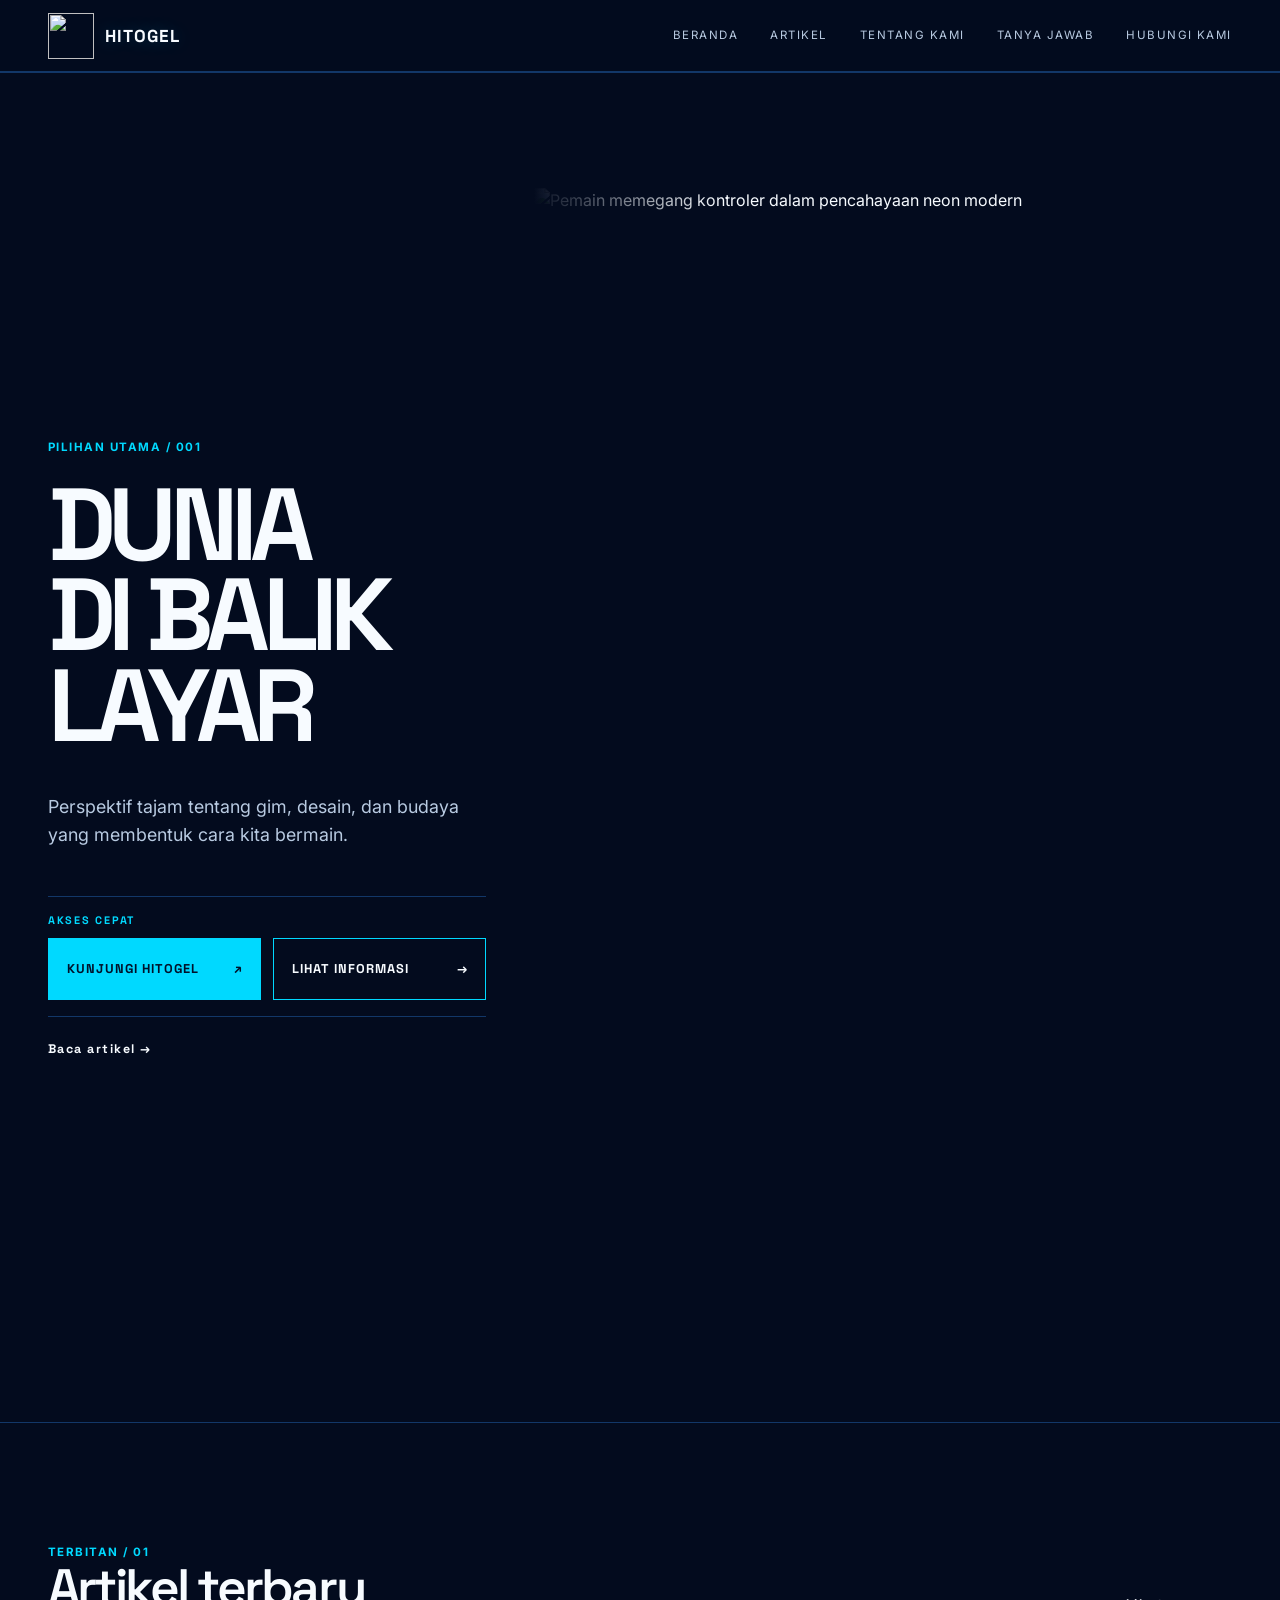
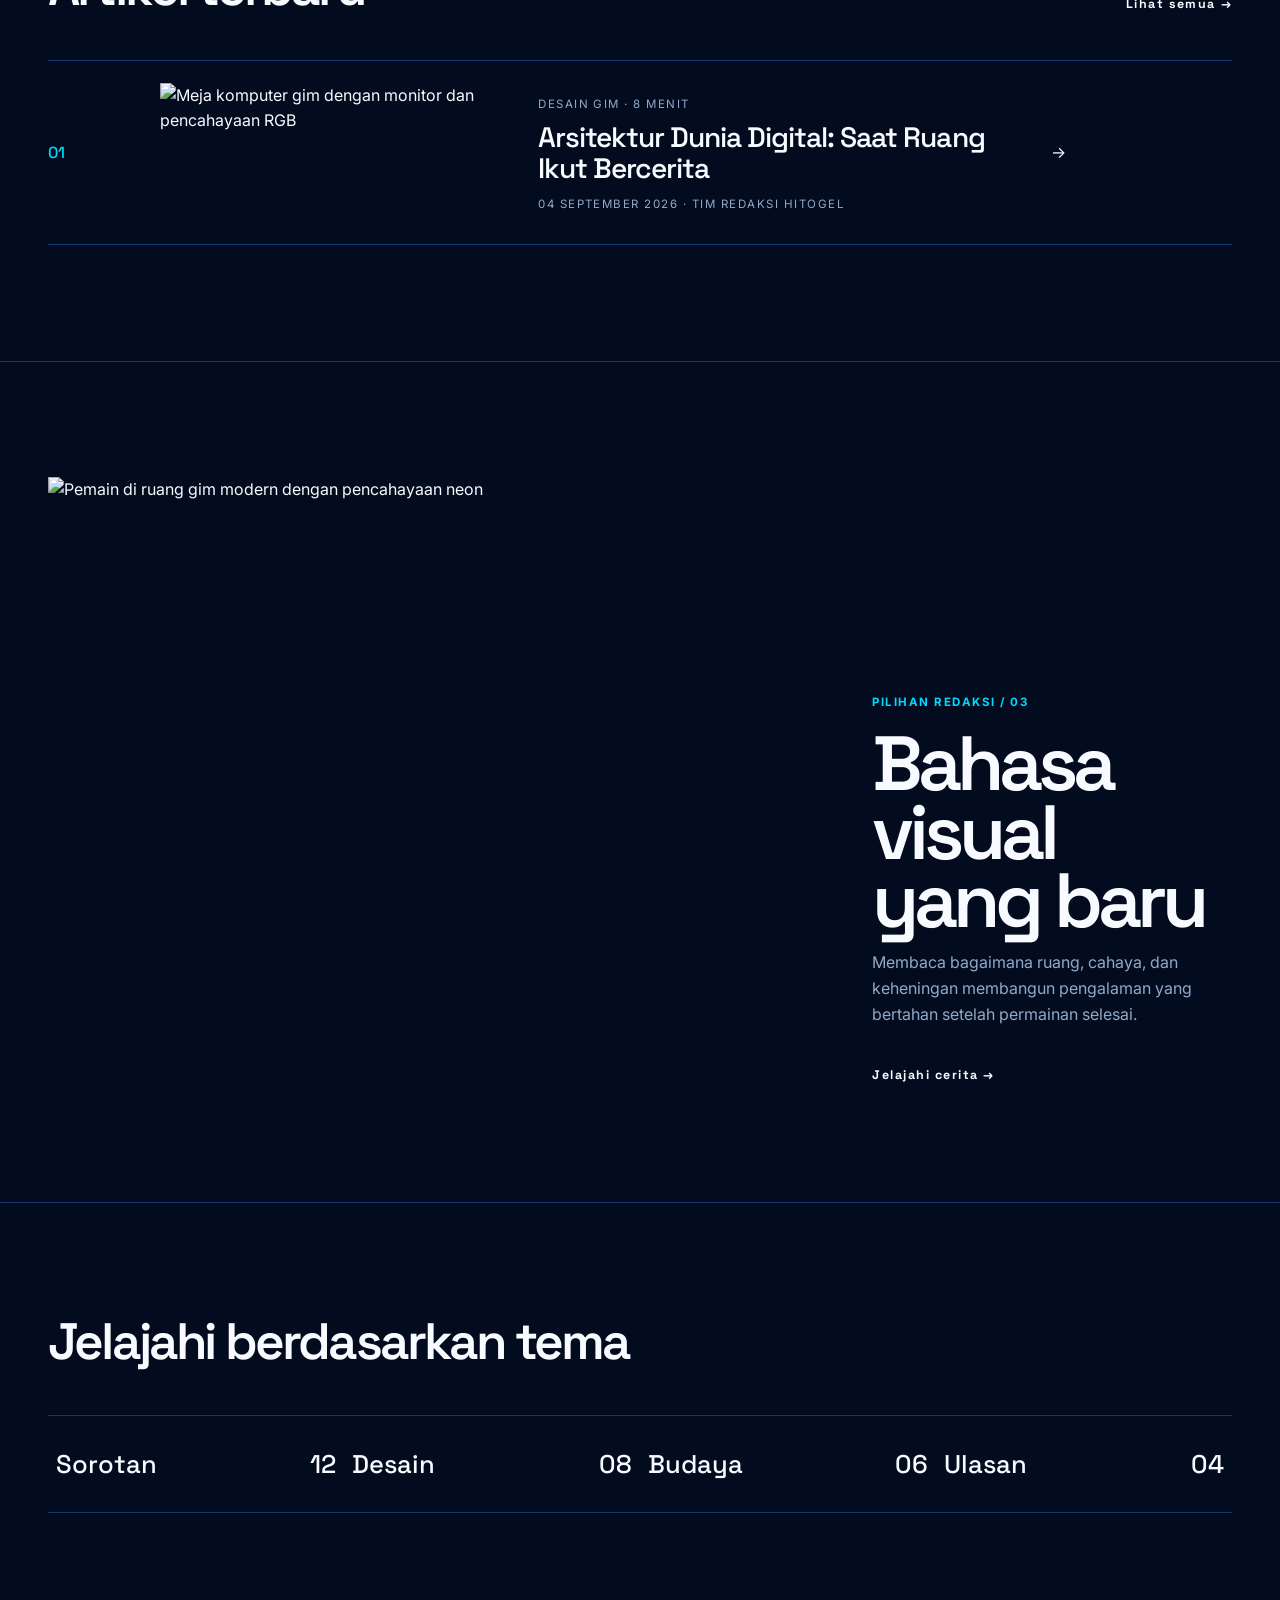
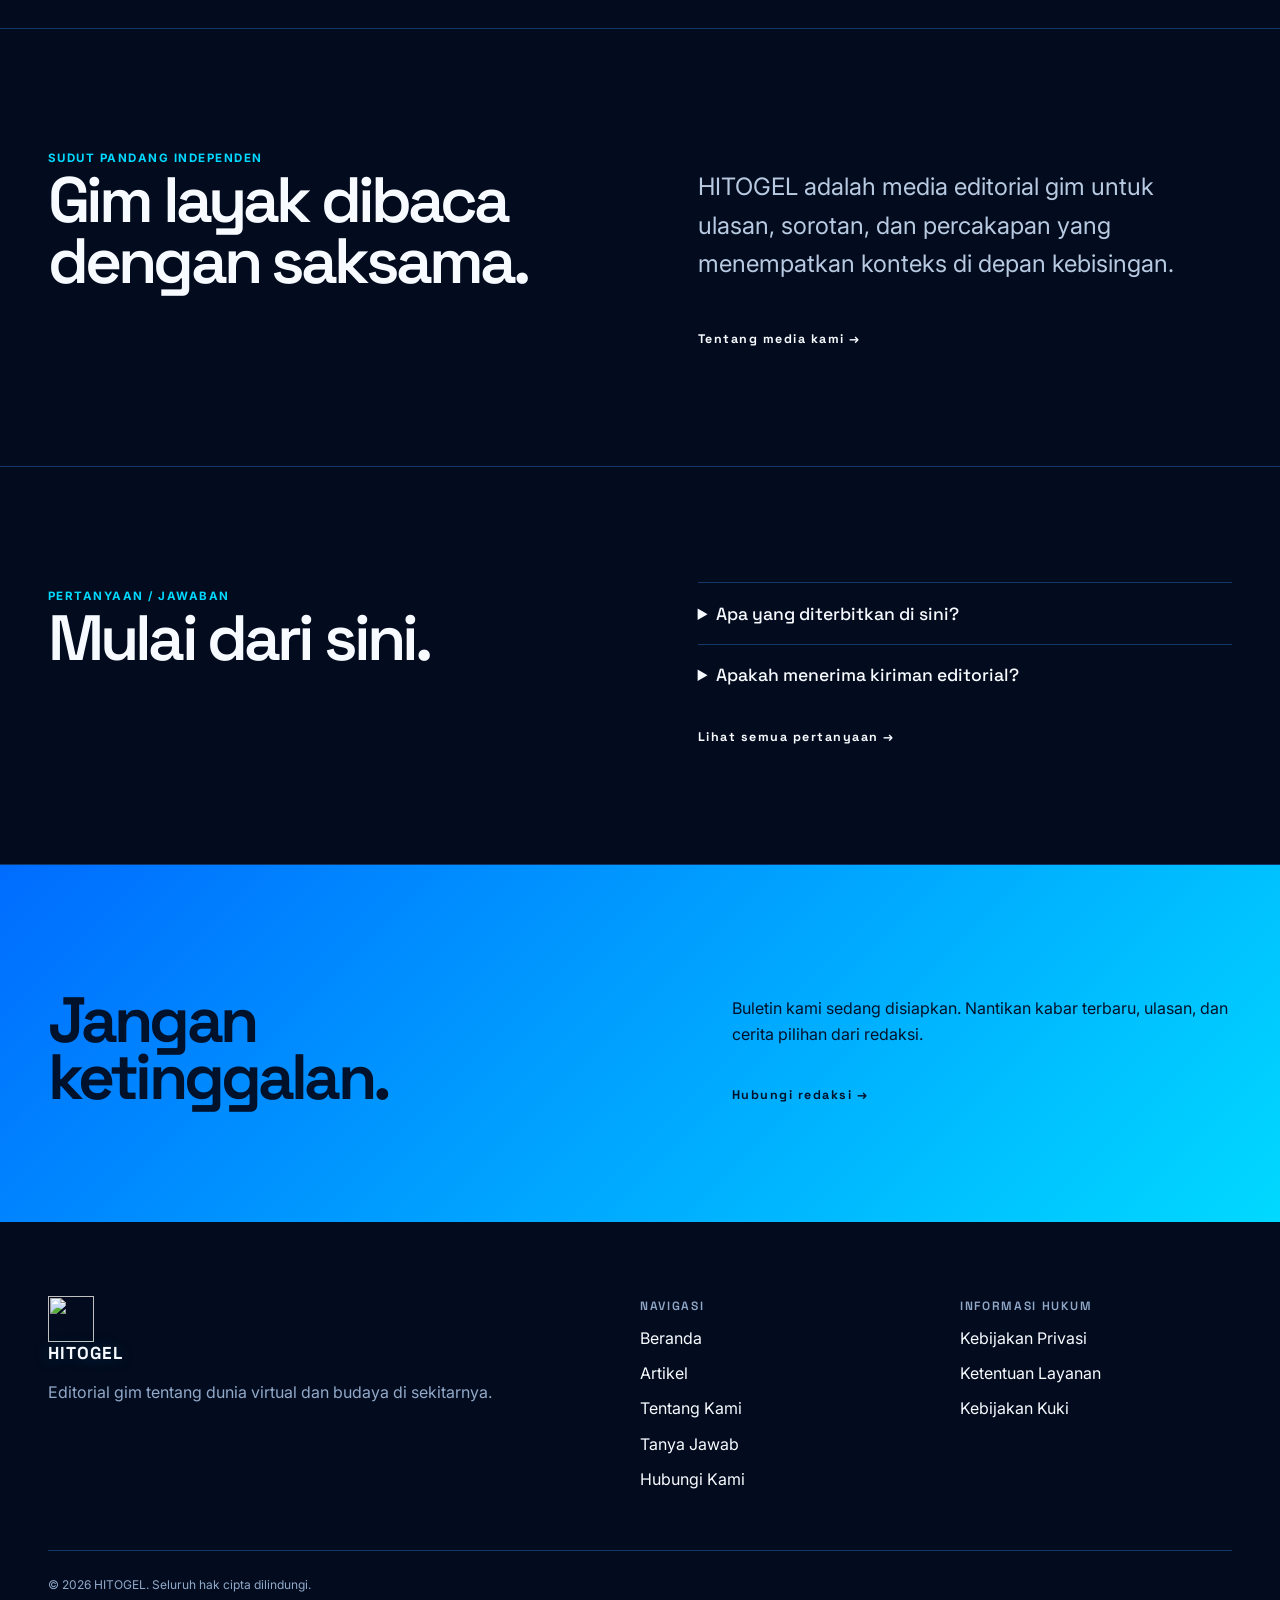
==== index.html @ f0863e32 "Add files via upload" ====
<!doctype html>
<html lang="id">
  <head>
    <meta charset="utf-8" />
    <meta name="viewport" content="width=device-width,initial-scale=1" />
    <title>HITOGEL Registrasi Mudah Dengan Platform Resmi Terbaik</title>
    <meta
      name="description"
      content="Gak perlu ribet sama syarat yang membingungkan! Lakukan registrasi mudah dengan platform resmi terbaik HITOGEL sekarang. Navigasi simpel dan serba cepat!"
    />
    <link rel="icon" type="image/png" href="https://hitogacor.github.io/assets/HitogelIcon.png">
    <meta name="robots" content="index, follow" />
    <link rel="canonical" href="https://hitogacor.github.io/" />
    <link rel="amphtml" href="https://hitogacor.ampkuh.com" />
    <meta
      property="og:title"
      content="HITOGEL Registrasi Mudah Dengan Platform Resmi Terbaik"
    />
    <meta
      property="og:description"
      content="Gak perlu ribet sama syarat yang membingungkan! Lakukan registrasi mudah dengan platform resmi terbaik HITOGEL sekarang. Navigasi simpel dan serba cepat!"
    />
    <meta property="og:type" content="website" />
    <meta property="og:url" content="https://hitogacor.github.io/" />
    <meta
      property="og:image"
      content="https://hitogacor.github.io/assets/images/hero-gamer-neon.jpg"
    />
    <meta property="og:site_name" content="HITOGEL" />
    <meta name="twitter:card" content="summary_large_image" />
    <meta
      name="twitter:title"
      content="HITOGEL Registrasi Mudah Dengan Platform Resmi Terbaik"
    />
    <meta
      name="twitter:description"
      content="Gak perlu ribet sama syarat yang membingungkan! Lakukan registrasi mudah dengan platform resmi terbaik HITOGEL sekarang. Navigasi simpel dan serba cepat!"
    />
    <meta
      name="twitter:image"
      content="https://hitogacor.github.io/assets/images/hero-gamer-neon.jpg"
    />
    <link rel="preconnect" href="https://fonts.googleapis.com" />
    <link rel="preconnect" href="https://fonts.gstatic.com" crossorigin />
    <link
      href="https://fonts.googleapis.com/css2?family=Inter:wght@400;500;600&family=Space+Grotesk:wght@400;500;600;700&display=swap"
      rel="stylesheet"
    />
    <link rel="stylesheet" href="./css/site.css?v=3" />
    <link rel="stylesheet" href="./css/theme.css?v=4" />
    <script type="application/ld+json">
      {
        "@context": "https://schema.org",
        "@graph": [
          {
            "@type": "WebSite",
            "@id": "https://hitogacor.github.io/#website",
            "url": "https://hitogacor.github.io/",
            "name": "HITOGEL",
            "inLanguage": "id-ID"
          },
          {
            "@type": "Organization",
            "@id": "https://hitogacor.github.io/#organization",
            "name": "HITOGEL",
            "url": "https://hitogacor.github.io/"
          }
        ]
      }
    </script>
  </head>

  <body>
    <a class="skip" href="#content">Lewati ke konten</a>
    <header class="site-header">
      <div class="container nav">
        <a class="logo" href="https://hitogacor.github.io/" aria-label="Beranda HITOGEL"
          ><img
            src="https://hitogacor.github.io/assets/HitogelIcon.png"
            alt=""
            width="48"
            height="48"
          /><span>HITOGEL</span></a
        ><button
          class="menu-btn"
          aria-expanded="false"
          aria-controls="menu"
          aria-label="Buka menu"
        >
          ☰
        </button>
        <nav id="menu" class="menu" aria-label="Navigasi utama">
          <a href="https://hitogacor.github.io/">Beranda</a><a href="https://hitogacor.github.io/articles/">Artikel</a
          ><a href="https://hitogacor.github.io/about-us/">Tentang Kami</a><a href="https://hitogacor.github.io/faq/">Tanya Jawab</a
          ><a href="https://hitogacor.github.io/contact-us/">Hubungi Kami</a>
        </nav>
      </div>
    </header>
    <main id="content">
      <section class="hero">
        <div class="hero-copy">
          <span class="eyebrow">Pilihan Utama / 001</span>
          <h1>Dunia<br />Di Balik<br />Layar</h1>
          <p>
            Perspektif tajam tentang gim, desain, dan budaya yang membentuk cara
            kita bermain.
          </p>
          <div class="hero-actions" aria-label="Tautan utama">
            <span class="hero-actions-label">Akses Cepat</span>
            <div class="hero-actions-grid">
              <a class="button button-primary" href="https://goolink.id/tIhAO">
                <span>Kunjungi HiTogel</span><span aria-hidden="true">↗</span>
              </a>
              <a class="button button-secondary" href="https://gatottech.io/go-hitogel">
                <span>Lihat Informasi</span><span aria-hidden="true">→</span>
              </a>
            </div>
          </div>
          <a class="text-link" href="https://hitogacor.github.io/articles/arsitektur-dunia-digital/"
            >Baca artikel <span class="arrow">→</span></a
          >
        </div>
        <div class="hero-image">
          <img
            src="https://hitogacor.github.io/assets/images/hero-gamer-neon.jpg"
            width="1800"
            height="2700"
            alt="Pemain memegang kontroler dalam pencahayaan neon modern"
          />
        </div>
      </section>
      <section>
        <div class="container">
          <div class="section-head">
            <div>
              <span class="eyebrow">Terbitan / 01</span>
              <h2>Artikel terbaru</h2>
            </div>
            <a class="text-link" href="https://hitogacor.github.io/articles/"
              >Lihat semua <span class="arrow">→</span></a
            >
          </div>
          <div class="stories">
            <article class="story">
              <span class="story-no">01</span
              ><a class="story-thumb" href="https://hitogacor.github.io/articles/arsitektur-dunia-digital/"
                ><img
                  src="https://hitogacor.github.io/assets/images/sorotan-desktop-gaming.jpg"
                  width="1200"
                  height="1584"
                  loading="lazy"
                  alt="Meja komputer gim dengan monitor dan pencahayaan RGB"
              /></a>
              <div>
                <span class="meta">Desain Gim &middot; 8 menit</span>
                <h3>
                  <a href="https://hitogacor.github.io/articles/arsitektur-dunia-digital/"
                    >Arsitektur Dunia Digital: Saat Ruang Ikut Bercerita</a
                  >
                </h3>
                <span class="meta"
                  >04 September 2026 &middot; Tim Redaksi HITOGEL</span
                >
              </div>
              <span class="arrow">→</span>
            </article>
          </div>
        </div>
      </section>
      <section>
        <div class="container feature-grid">
          <figure>
            <img
              src="https://hitogacor.github.io/assets/images/pilihan-gaming-modern.jpg"
              width="1600"
              height="2400"
              loading="lazy"
              alt="Pemain di ruang gim modern dengan pencahayaan neon"
            />
          </figure>
          <div>
            <span class="eyebrow">Pilihan redaksi / 03</span>
            <h2>Bahasa visual yang baru</h2>
            <p class="muted">
              Membaca bagaimana ruang, cahaya, dan keheningan membangun
              pengalaman yang bertahan setelah permainan selesai.
            </p>
            <a class="text-link" href="https://hitogacor.github.io/articles/arsitektur-dunia-digital/"
              >Jelajahi cerita <span class="arrow">→</span></a
            >
          </div>
        </div>
      </section>
      <section>
        <div class="container">
          <div class="section-head">
            <h2>Jelajahi berdasarkan tema</h2>
          </div>
          <div class="categories">
            <a class="category" href="https://hitogacor.github.io/articles/">Sorotan <span>12</span></a
            ><a class="category" href="https://hitogacor.github.io/articles/">Desain <span>08</span></a
            ><a class="category" href="https://hitogacor.github.io/articles/">Budaya <span>06</span></a
            ><a class="category" href="https://hitogacor.github.io/articles/">Ulasan <span>04</span></a>
          </div>
        </div>
      </section>
      <section>
        <div class="container split">
          <div>
            <span class="eyebrow">Sudut pandang independen</span>
            <h2>Gim layak dibaca dengan saksama.</h2>
          </div>
          <div>
            <p class="intro">
              HITOGEL adalah media editorial gim untuk ulasan, sorotan, dan
              percakapan yang menempatkan konteks di depan kebisingan.
            </p>
            <a class="text-link" href="https://hitogacor.github.io/about-us/"
              >Tentang media kami <span class="arrow">→</span></a
            >
          </div>
        </div>
      </section>
      <section>
        <div class="container split">
          <div>
            <span class="eyebrow">Pertanyaan / Jawaban</span>
            <h2>Mulai dari sini.</h2>
          </div>
          <div>
            <details class="faq-item">
              <summary>Apa yang diterbitkan di sini?</summary>
              <p>
                Artikel editorial tentang gim, desain, budaya, dan proses
                kreatif.
              </p>
            </details>
            <details class="faq-item">
              <summary>Apakah menerima kiriman editorial?</summary>
              <p>
                Alur kiriman belum dibuka. Lihat halaman kontak untuk status dan
                informasi terbaru.
              </p>
            </details>
            <a class="text-link" href="https://hitogacor.github.io/faq/"
              >Lihat semua pertanyaan <span class="arrow">→</span></a
            >
          </div>
        </div>
      </section>
      <section class="newsletter">
        <div class="container newsletter-row">
          <h2>Jangan<br />ketinggalan.</h2>
          <div>
            <p>
              Buletin kami sedang disiapkan. Nantikan kabar terbaru, ulasan, dan
              cerita pilihan dari redaksi.
            </p>
            <a class="text-link" href="https://hitogacor.github.io/contact-us/"
              >Hubungi redaksi <span class="arrow">→</span></a
            >
          </div>
        </div>
      </section>
    </main>
    <footer class="site-footer">
      <div class="container">
        <div class="footer-grid">
          <div>
            <a class="logo" href="https://hitogacor.github.io/" aria-label="Beranda HITOGEL"
              ><img
                src="https://hitogacor.github.io/assets/HitogelIcon.png"
                alt=""
                width="48"
                height="48"
              /><span>HITOGEL</span></a
            >
            <p class="muted">
              Editorial gim tentang dunia virtual dan budaya di sekitarnya.
            </p>
          </div>
          <nav aria-label="Navigasi kaki halaman">
            <h3>Navigasi</h3>
            <a href="https://hitogacor.github.io/">Beranda</a><a href="https://hitogacor.github.io/articles/">Artikel</a
            ><a href="https://hitogacor.github.io/about-us/">Tentang Kami</a><a href="https://hitogacor.github.io/faq/">Tanya Jawab</a
            ><a href="https://hitogacor.github.io/contact-us/">Hubungi Kami</a>
          </nav>
          <nav aria-label="Informasi hukum">
            <h3>Informasi Hukum</h3>
            <a href="https://hitogacor.github.io/privacy-policy/">Kebijakan Privasi</a
            ><a href="https://hitogacor.github.io/terms-of-service/">Ketentuan Layanan</a
            ><a href="https://hitogacor.github.io/cookies/">Kebijakan Kuki</a>
          </nav>
        </div>
        <div class="footer-bottom">
          © 2026 HITOGEL. Seluruh hak cipta dilindungi.
        </div>
      </div>
    </footer>
    <script src="https://hitogacor.github.io/js/main.js"></script>
  </body>
</html>
---- css/site.css ----
:root{--bg:#0d0e10;--surface:#151619;--text:#f2f2f0;--muted:#929297;--line:#2a2b2f;--accent:#d7ff3f;--max:1240px;--pad:clamp(1.1rem,4vw,3rem);--display:'Space Grotesk',Arial,sans-serif;--body:Inter,Arial,sans-serif;--ease:cubic-bezier(.2,.7,.2,1)}*{box-sizing:border-box}html{scroll-behavior:smooth}body{margin:0;background:var(--bg);color:var(--text);font-family:var(--body);line-height:1.6}img{display:block;max-width:100%;object-fit:cover}a{color:inherit;text-decoration:none}button,input,textarea{font:inherit}.container{width:min(calc(100% - var(--pad)*2),var(--max));margin:auto}.skip{position:fixed;left:1rem;top:-5rem;background:var(--accent);color:#0d0e10;padding:.7rem 1rem;z-index:99}.skip:focus{top:1rem}.site-header{height:72px;border-bottom:1px solid var(--line);display:flex;align-items:center;position:relative;z-index:20;background:rgba(13,14,16,.94)}.nav{display:flex;align-items:center;justify-content:space-between}.logo{font:700 1.05rem var(--display);letter-spacing:-.03em}.logo i{color:var(--accent);font-style:normal}.menu{display:flex;gap:2rem;align-items:center}.menu a,.eyebrow,.meta{font-size:.72rem;text-transform:uppercase;letter-spacing:.13em}.menu a{position:relative;color:#c7c7ca}.menu a:after,.text-link:after{content:'';position:absolute;left:0;bottom:-5px;width:100%;height:1px;background:var(--accent);transform:scaleX(0);transform-origin:right;transition:transform .4s var(--ease)}.menu a:hover:after,.menu a:focus-visible:after,.text-link:hover:after{transform:scaleX(1);transform-origin:left}.menu-btn{display:none;border:0;background:none;color:var(--text);font-size:1.5rem}.hero{min-height:calc(100vh - 72px);display:grid;grid-template-columns:minmax(300px,.86fr) 1.2fr;align-items:stretch}.hero-copy{padding:clamp(3rem,8vw,7rem) var(--pad);display:flex;flex-direction:column;justify-content:center;position:relative}.eyebrow{color:var(--accent);font-weight:700}.hero h1,.page-title{font:650 clamp(3.5rem,8vw,7.6rem)/.88 var(--display);letter-spacing:-.075em;text-transform:uppercase;margin:1.5rem 0}.hero p{max-width:37rem;color:#b1b1b5;font-size:clamp(1rem,1.4vw,1.18rem)}.hero-image{min-height:520px;overflow:hidden;position:relative}.hero-image img{width:100%;height:100%;transition:transform .8s var(--ease)}.hero:hover .hero-image img{transform:scale(1.035)}.hero-image:after{content:'';position:absolute;inset:0;background:linear-gradient(90deg,var(--bg),transparent 25%)}.text-link{display:inline-block;position:relative;margin-top:1.5rem;font:700 .78rem var(--display);letter-spacing:.12em}.arrow{display:inline-block;transition:transform .35s var(--ease)}.text-link:hover .arrow,.story:hover .arrow{transform:translateX(7px)}section{padding:clamp(4rem,9vw,8rem) 0;border-top:1px solid var(--line)}.section-head{display:flex;justify-content:space-between;align-items:end;margin-bottom:3rem}.section-head h2{font:600 clamp(2.2rem,4vw,4rem)/.95 var(--display);letter-spacing:-.055em;margin:0}.muted{color:var(--muted)}.stories{border-top:1px solid var(--line)}.story{display:grid;grid-template-columns:80px 1.15fr 1.6fr .6fr;gap:2rem;align-items:center;padding:1.35rem 0;border-bottom:1px solid var(--line)}.story-no{font:500 1rem var(--display);color:var(--accent)}.story-thumb{height:140px;overflow:hidden}.story-thumb img{width:100%;height:100%;transition:transform .7s var(--ease),filter .7s}.story:hover img{transform:scale(1.06);filter:contrast(1.08)}.story h3{font:550 clamp(1.25rem,2.2vw,2rem)/1.08 var(--display);letter-spacing:-.035em;margin:.45rem 0}.meta{color:var(--muted)}.feature-grid{display:grid;grid-template-columns:1.35fr .65fr;gap:clamp(2rem,6vw,6rem);align-items:end}.feature-grid figure{margin:0;height:610px;overflow:hidden}.feature-grid img{height:100%;width:100%}.feature-grid h2{font:600 clamp(3rem,6vw,6rem)/.89 var(--display);letter-spacing:-.065em;margin:1rem 0}.categories{display:grid;grid-template-columns:repeat(4,1fr);border-top:1px solid var(--line)}.category{padding:2rem .5rem;border-bottom:1px solid var(--line);font:500 clamp(1.3rem,2vw,2rem) var(--display);display:flex;justify-content:space-between}.category:hover{color:var(--accent)}.split{display:grid;grid-template-columns:1fr 1fr;gap:clamp(3rem,9vw,9rem)}.split h2{font:600 clamp(2.5rem,5vw,5rem)/.95 var(--display);letter-spacing:-.06em;margin:0}.faq-item{border-top:1px solid var(--line)}.faq-item summary{padding:1.2rem 0;cursor:pointer;font:500 1.1rem var(--display)}.faq-item p{color:var(--muted);max-width:650px}.newsletter{background:var(--accent);color:#0d0e10}.newsletter-row{display:flex;justify-content:space-between;gap:3rem;align-items:end}.newsletter h2{font:650 clamp(2.5rem,5vw,5rem)/.9 var(--display);letter-spacing:-.06em;margin:0}.newsletter p{max-width:500px}.site-footer{padding:4rem 0 2rem}.footer-grid{display:grid;grid-template-columns:2fr 1fr 1fr;gap:3rem}.footer-grid h3{font:600 .75rem var(--display);letter-spacing:.14em;text-transform:uppercase;color:var(--muted)}.footer-grid a{display:block;margin:.6rem 0}.footer-bottom{border-top:1px solid var(--line);margin-top:3rem;padding-top:1.5rem;color:var(--muted);font-size:.75rem}.page-hero{padding:clamp(4rem,9vw,8rem) 0 3rem}.page-title{max-width:1000px}.intro{font-size:clamp(1.1rem,2vw,1.5rem);color:#b8b8bc;max-width:750px}.content{max-width:850px}.content h2{font:600 clamp(1.6rem,3vw,2.5rem) var(--display);letter-spacing:-.04em;margin-top:3.5rem}.content a{color:var(--accent)}.notice{border-left:2px solid var(--accent);padding:1rem 1.4rem;background:var(--surface);color:#b8b8bc}.breadcrumb{display:flex;gap:.6rem;color:var(--muted);font-size:.78rem}.article-head{padding:4rem 0 2.5rem}.article-head h1{font:650 clamp(3rem,7vw,7rem)/.91 var(--display);letter-spacing:-.07em;max-width:1100px;margin:1.3rem 0}.byline{display:flex;flex-wrap:wrap;gap:1rem 2rem;padding-top:1.5rem;border-top:1px solid var(--line)}.article-cover{width:100%;height:min(65vw,760px)}.article-body{display:grid;grid-template-columns:220px minmax(0,740px);gap:clamp(2rem,8vw,8rem);padding:5rem 0}.placeholder{border:1px dashed #4b4c50;padding:2rem;color:var(--muted)}.share{position:sticky;top:2rem;align-self:start}.contact-grid{display:grid;grid-template-columns:repeat(3,1fr);gap:1px;background:var(--line);border:1px solid var(--line)}.contact-block{background:var(--bg);padding:2rem}.contact-block h2{font:600 1.5rem var(--display)}:focus-visible{outline:2px solid var(--accent);outline-offset:5px}@media(max-width:800px){.menu-btn{display:block}.menu{display:none;position:absolute;top:71px;left:0;right:0;background:var(--surface);padding:1.5rem var(--pad);flex-direction:column;align-items:flex-start;border-bottom:1px solid var(--line)}.menu.open{display:flex}.hero{grid-template-columns:1fr}.hero-copy{min-height:520px}.hero-image{min-height:420px}.hero-image:after{background:linear-gradient(180deg,var(--bg),transparent 30%)}.story{grid-template-columns:45px 105px 1fr}.story>:last-child{display:none}.story-thumb{height:95px}.feature-grid,.split,.footer-grid,.article-body{grid-template-columns:1fr}.feature-grid figure{height:450px}.categories{grid-template-columns:1fr 1fr}.share{position:static}.contact-grid{grid-template-columns:1fr}.newsletter-row{display:block}}@media(max-width:480px){.hero-copy{padding-top:3rem}.hero h1,.page-title{font-size:clamp(3rem,16vw,4.5rem)}.hero-image{min-height:330px}.story{grid-template-columns:35px 1fr}.story-thumb{display:none}.categories{grid-template-columns:1fr}.feature-grid figure{height:360px}.section-head{align-items:start;flex-direction:column;gap:1rem}}@media(prefers-reduced-motion:reduce){*,*:before,*:after{scroll-behavior:auto!important;transition:none!important;animation:none!important}}
---- css/theme.css ----
:root {
  --bg: #030b1e;
  --surface: #071a3b;
  --text: #f7fbff;
  --muted: #91a9c9;
  --line: #123768;
  --accent: #00d9ff;
  --accent-deep: #006cff;
}

.site-header {
  background: rgba(3, 11, 30, 0.95);
}

.logo {
  display: inline-flex;
  align-items: center;
  gap: 0.7rem;
  font: 800 1.08rem var(--display);
  letter-spacing: 0.06em;
}

.logo img {
  width: 46px;
  height: 46px;
  object-fit: contain;
  flex: none;
}

.logo span {
  font-weight: 800;
  text-shadow: 0 0 18px rgba(0, 217, 255, 0.24);
}

.menu a,
.hero p,
.intro,
.notice {
  color: #b8cae1;
}

.newsletter {
  background: linear-gradient(135deg, var(--accent-deep), var(--accent));
  color: #00122b;
}

.hero-actions {
  width: min(100%, 520px);
  margin-top: 1.75rem;
  padding: 1rem 0;
  border-top: 1px solid var(--line);
  border-bottom: 1px solid var(--line);
}

.hero-actions-label {
  display: block;
  margin: 0 0 0.7rem;
  color: var(--accent);
  font: 700 0.68rem var(--display);
  letter-spacing: 0.16em;
  text-transform: uppercase;
}

.hero-actions-grid {
  display: grid;
  grid-template-columns: repeat(2, minmax(0, 1fr));
  gap: 0.75rem;
}

.hero-copy .button {
  display: inline-flex;
  min-height: 62px;
  align-items: center;
  justify-content: space-between;
  gap: 1rem;
  padding: 1rem 1.1rem;
  border: 1px solid var(--accent);
  font: 800 0.8rem var(--display);
  letter-spacing: 0.08em;
  text-transform: uppercase;
  cursor: pointer;
  transition:
    background-color 0.3s var(--ease),
    color 0.3s var(--ease),
    border-color 0.3s var(--ease);
}

.button-primary {
  background: var(--accent);
  color: #00122b;
}

.button-secondary {
  background: transparent;
  border-color: var(--line);
  color: var(--text);
}

.button:hover,
.button:focus-visible {
  background: var(--text);
  border-color: var(--text);
  color: var(--bg);
}

.button-secondary:hover,
.button-secondary:focus-visible {
  background: var(--text);
  border-color: var(--text);
  color: var(--bg);
}

@media (max-width: 800px) {
  .logo img {
    width: 40px;
    height: 40px;
  }
}

@media (max-width: 480px) {
  .hero-actions-grid {
    grid-template-columns: 1fr;
  }
}
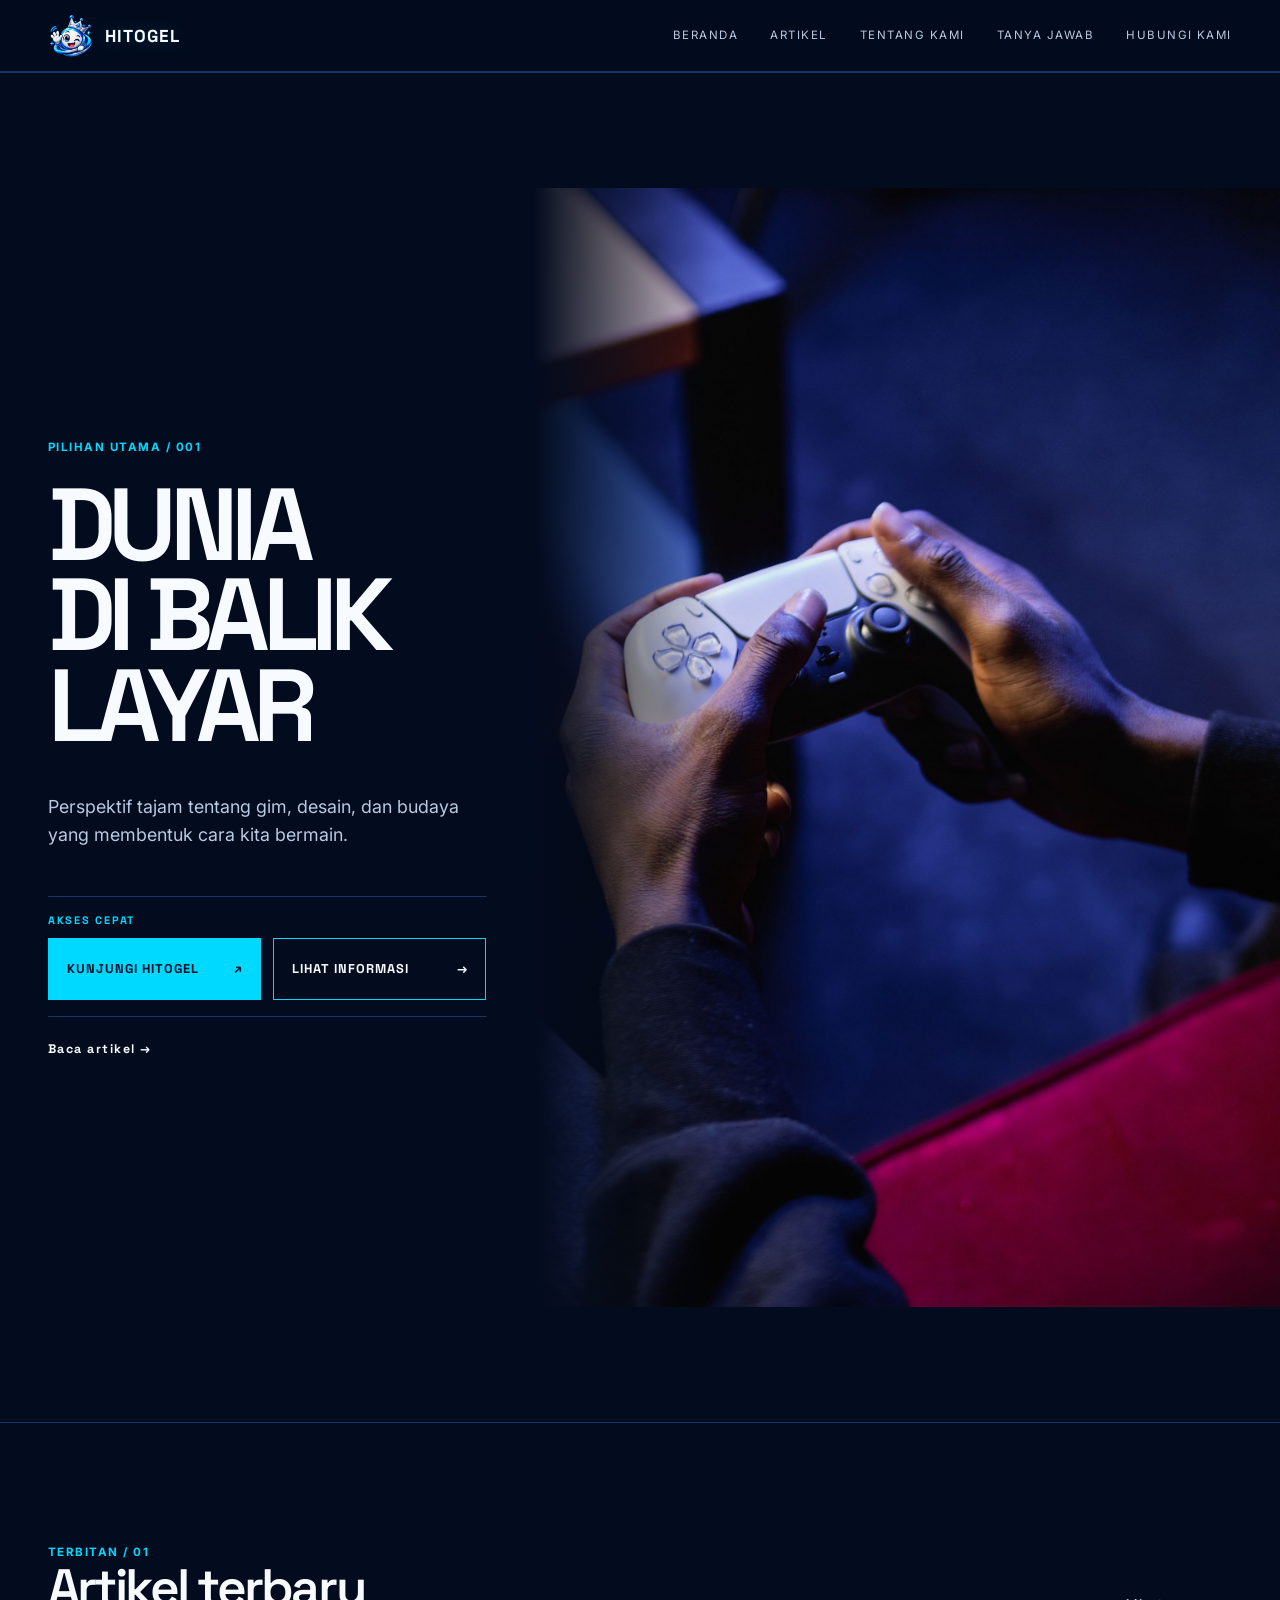
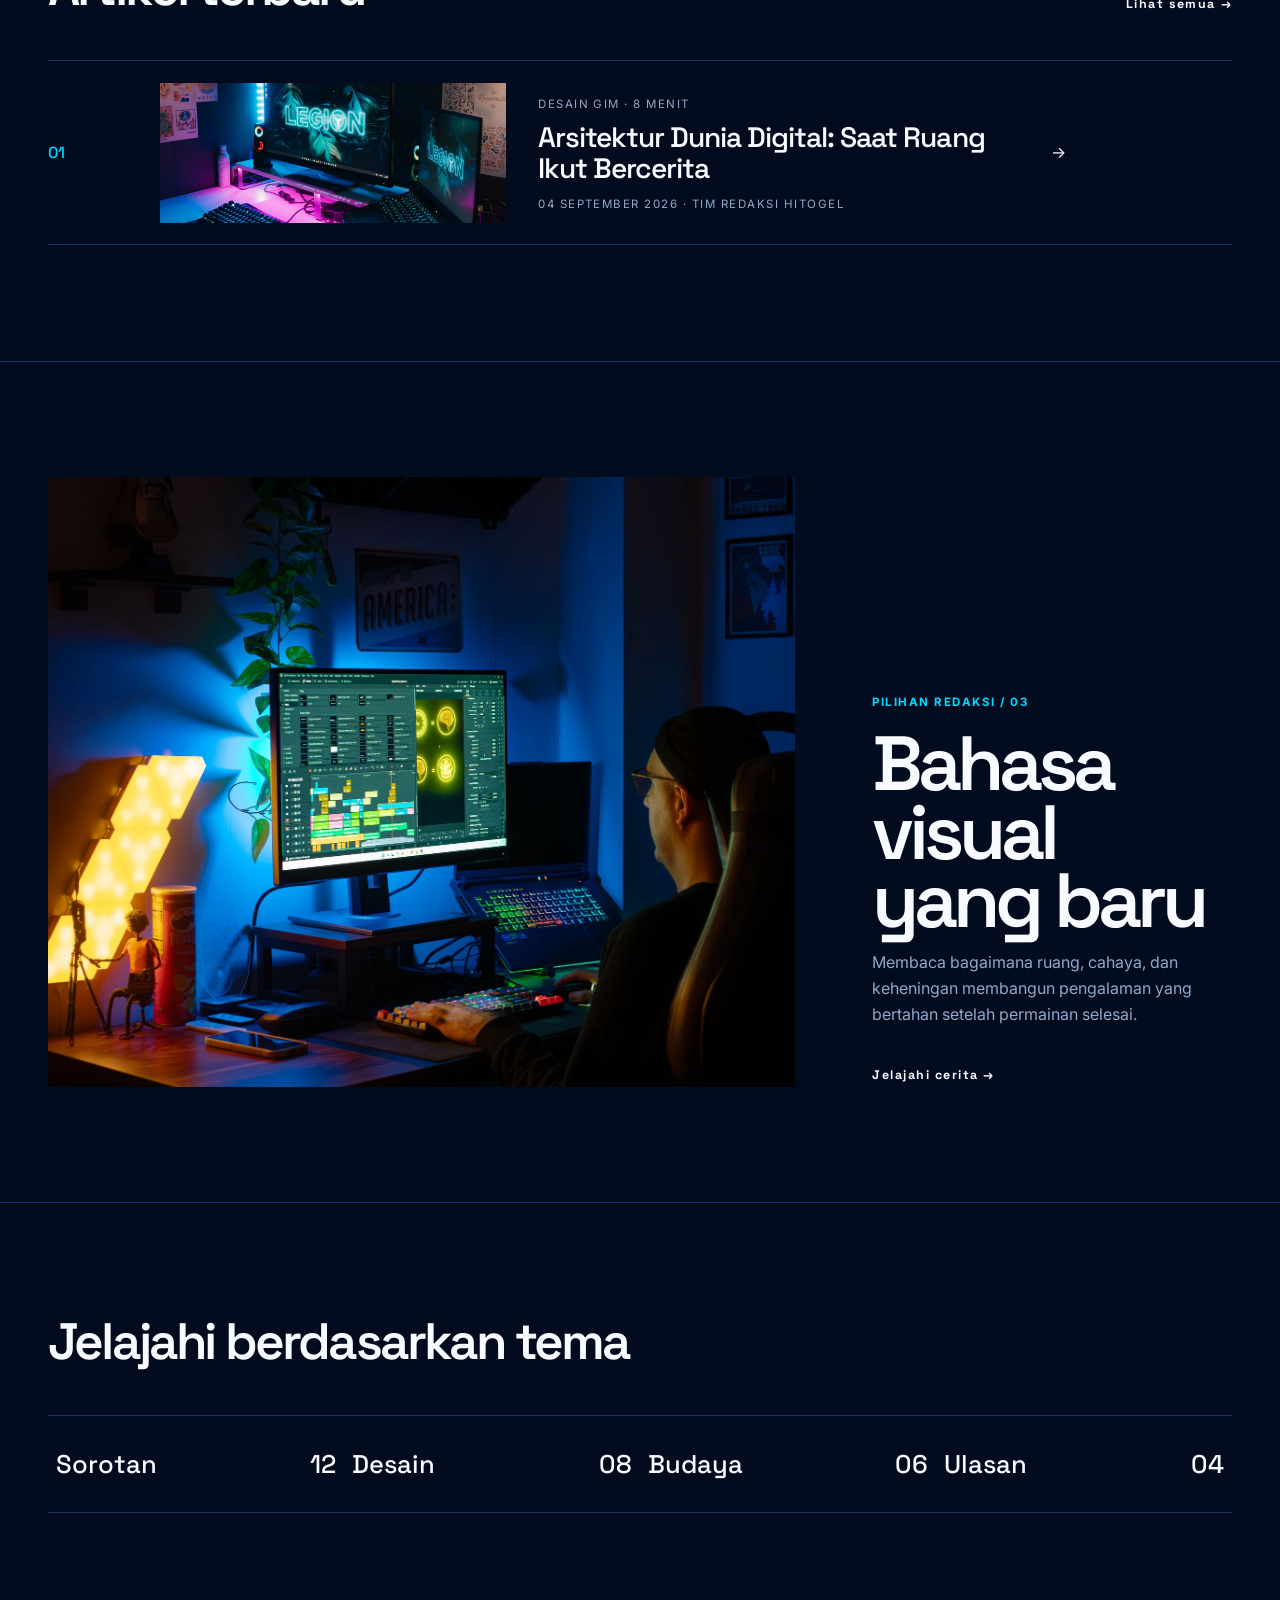
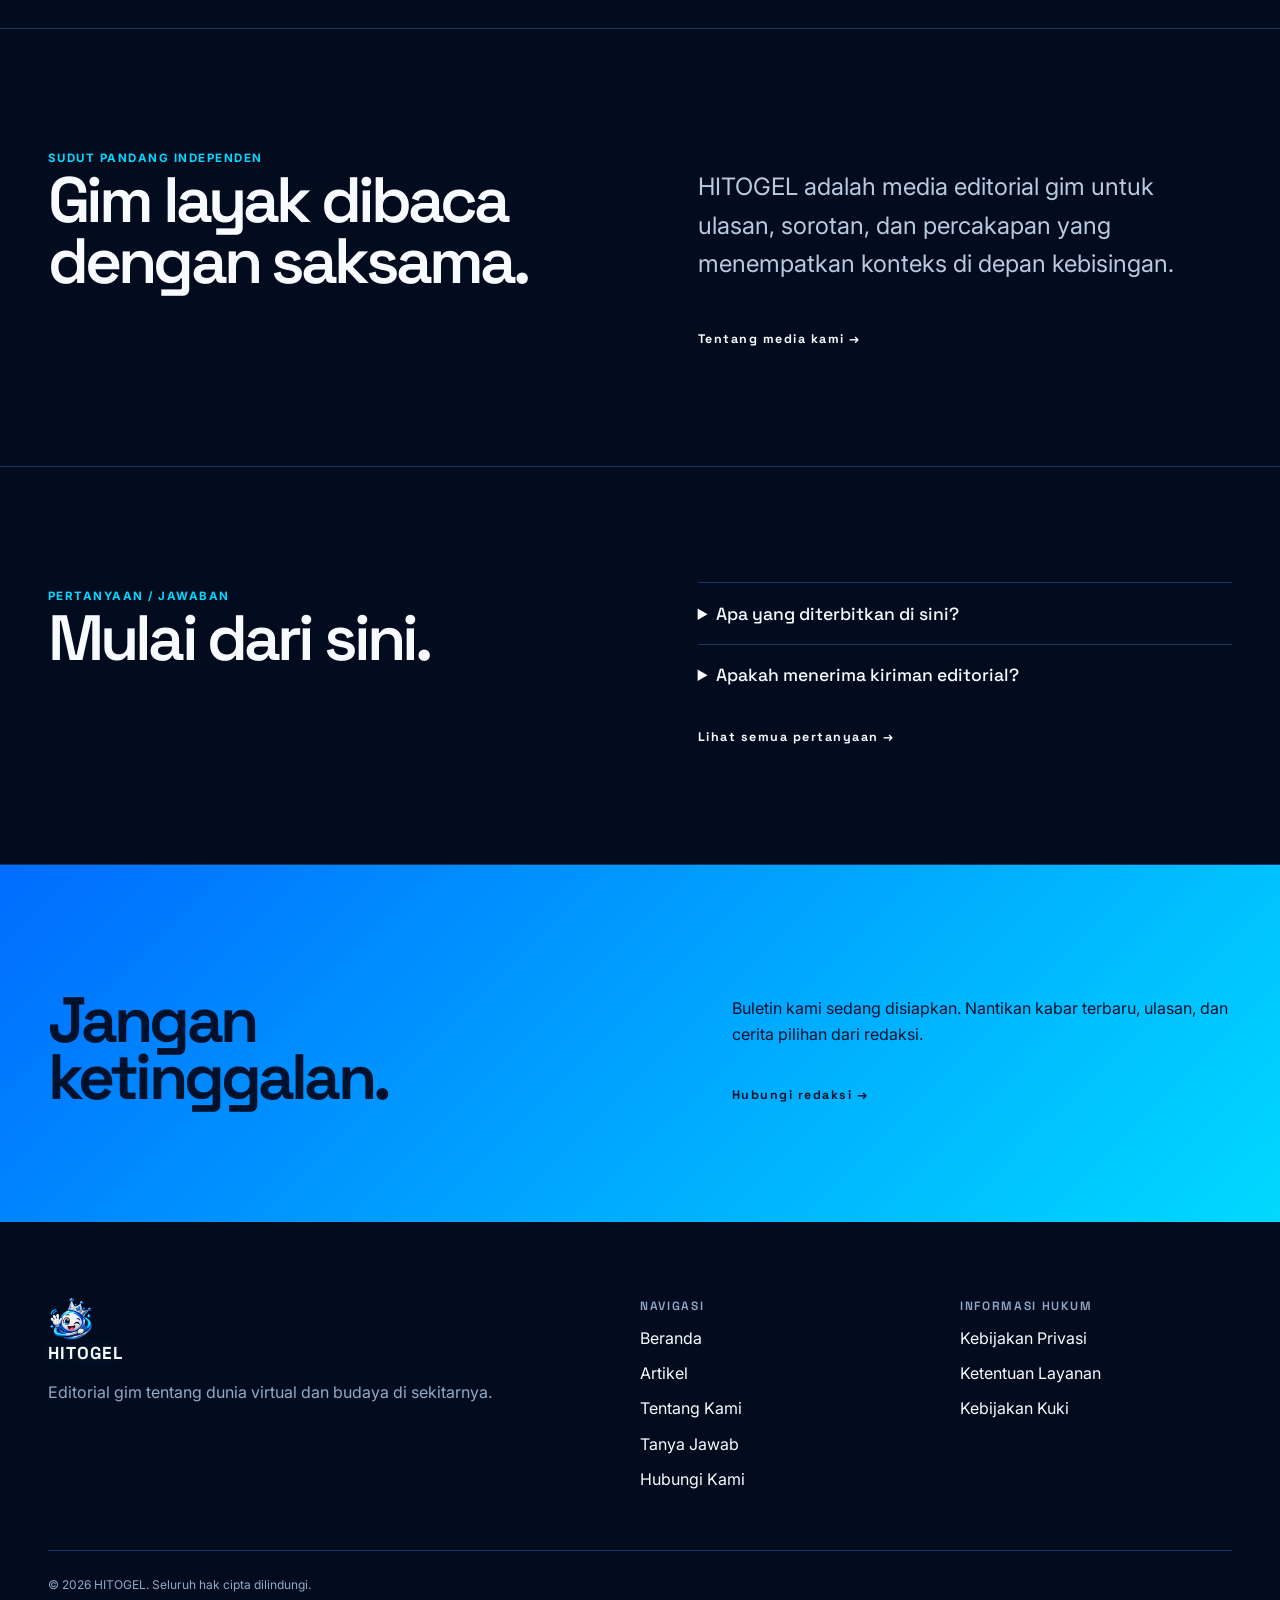
==== commit 37e185aa: "Add files via upload" ====
--- a/index.html
+++ b/index.html
@@ -8,9 +8,9 @@
       name="description"
       content="Gak perlu ribet sama syarat yang membingungkan! Lakukan registrasi mudah dengan platform resmi terbaik HITOGEL sekarang. Navigasi simpel dan serba cepat!"
     />
-    <link rel="icon" type="image/png" href="https://hitogacor.github.io/assets/HitogelIcon.png">
+    <link rel="icon" type="image/png" href="https://hitokucing.github.io/assets/HitogelIcon.png">
     <meta name="robots" content="index, follow" />
-    <link rel="canonical" href="https://hitogacor.github.io/" />
+    <link rel="canonical" href="https://hitokucing.github.io/" />
     <link rel="amphtml" href="https://hitogacor.ampkuh.com" />
     <meta
       property="og:title"
@@ -21,10 +21,10 @@
       content="Gak perlu ribet sama syarat yang membingungkan! Lakukan registrasi mudah dengan platform resmi terbaik HITOGEL sekarang. Navigasi simpel dan serba cepat!"
     />
     <meta property="og:type" content="website" />
-    <meta property="og:url" content="https://hitogacor.github.io/" />
+    <meta property="og:url" content="https://hitokucing.github.io/" />
     <meta
       property="og:image"
-      content="https://hitogacor.github.io/assets/images/hero-gamer-neon.jpg"
+      content="https://hitokucing.github.io/assets/images/hero-gamer-neon.jpg"
     />
     <meta property="og:site_name" content="HITOGEL" />
     <meta name="twitter:card" content="summary_large_image" />
@@ -38,7 +38,7 @@
     />
     <meta
       name="twitter:image"
-      content="https://hitogacor.github.io/assets/images/hero-gamer-neon.jpg"
+      content="https://hitokucing.github.io/assets/images/hero-gamer-neon.jpg"
     />
     <link rel="preconnect" href="https://fonts.googleapis.com" />
     <link rel="preconnect" href="https://fonts.gstatic.com" crossorigin />
@@ -54,16 +54,16 @@
         "@graph": [
           {
             "@type": "WebSite",
-            "@id": "https://hitogacor.github.io/#website",
-            "url": "https://hitogacor.github.io/",
+            "@id": "https://hitokucing.github.io/#website",
+            "url": "https://hitokucing.github.io/",
             "name": "HITOGEL",
             "inLanguage": "id-ID"
           },
           {
             "@type": "Organization",
-            "@id": "https://hitogacor.github.io/#organization",
+            "@id": "https://hitokucing.github.io/#organization",
             "name": "HITOGEL",
-            "url": "https://hitogacor.github.io/"
+            "url": "https://hitokucing.github.io/"
           }
         ]
       }
@@ -74,9 +74,9 @@
     <a class="skip" href="#content">Lewati ke konten</a>
     <header class="site-header">
       <div class="container nav">
-        <a class="logo" href="https://hitogacor.github.io/" aria-label="Beranda HITOGEL"
+        <a class="logo" href="https://hitokucing.github.io/" aria-label="Beranda HITOGEL"
           ><img
-            src="https://hitogacor.github.io/assets/HitogelIcon.png"
+            src="https://hitokucing.github.io/assets/HitogelIcon.png"
             alt=""
             width="48"
             height="48"
@@ -90,9 +90,9 @@
           ☰
         </button>
         <nav id="menu" class="menu" aria-label="Navigasi utama">
-          <a href="https://hitogacor.github.io/">Beranda</a><a href="https://hitogacor.github.io/articles/">Artikel</a
-          ><a href="https://hitogacor.github.io/about-us/">Tentang Kami</a><a href="https://hitogacor.github.io/faq/">Tanya Jawab</a
-          ><a href="https://hitogacor.github.io/contact-us/">Hubungi Kami</a>
+          <a href="https://hitokucing.github.io/">Beranda</a><a href="https://hitokucing.github.io/articles/">Artikel</a
+          ><a href="https://hitokucing.github.io/about-us/">Tentang Kami</a><a href="https://hitokucing.github.io/faq/">Tanya Jawab</a
+          ><a href="https://hitokucing.github.io/contact-us/">Hubungi Kami</a>
         </nav>
       </div>
     </header>
@@ -116,13 +116,13 @@
               </a>
             </div>
           </div>
-          <a class="text-link" href="https://hitogacor.github.io/articles/arsitektur-dunia-digital/"
+          <a class="text-link" href="https://hitokucing.github.io/articles/arsitektur-dunia-digital/"
             >Baca artikel <span class="arrow">→</span></a
           >
         </div>
         <div class="hero-image">
           <img
-            src="https://hitogacor.github.io/assets/images/hero-gamer-neon.jpg"
+            src="https://hitokucing.github.io/assets/images/hero-gamer-neon.jpg"
             width="1800"
             height="2700"
             alt="Pemain memegang kontroler dalam pencahayaan neon modern"
@@ -136,16 +136,16 @@
               <span class="eyebrow">Terbitan / 01</span>
               <h2>Artikel terbaru</h2>
             </div>
-            <a class="text-link" href="https://hitogacor.github.io/articles/"
+            <a class="text-link" href="https://hitokucing.github.io/articles/"
               >Lihat semua <span class="arrow">→</span></a
             >
           </div>
           <div class="stories">
             <article class="story">
               <span class="story-no">01</span
-              ><a class="story-thumb" href="https://hitogacor.github.io/articles/arsitektur-dunia-digital/"
+              ><a class="story-thumb" href="https://hitokucing.github.io/articles/arsitektur-dunia-digital/"
                 ><img
-                  src="https://hitogacor.github.io/assets/images/sorotan-desktop-gaming.jpg"
+                  src="https://hitokucing.github.io/assets/images/sorotan-desktop-gaming.jpg"
                   width="1200"
                   height="1584"
                   loading="lazy"
@@ -154,7 +154,7 @@
               <div>
                 <span class="meta">Desain Gim &middot; 8 menit</span>
                 <h3>
-                  <a href="https://hitogacor.github.io/articles/arsitektur-dunia-digital/"
+                  <a href="https://hitokucing.github.io/articles/arsitektur-dunia-digital/"
                     >Arsitektur Dunia Digital: Saat Ruang Ikut Bercerita</a
                   >
                 </h3>
@@ -171,7 +171,7 @@
         <div class="container feature-grid">
           <figure>
             <img
-              src="https://hitogacor.github.io/assets/images/pilihan-gaming-modern.jpg"
+              src="https://hitokucing.github.io/assets/images/pilihan-gaming-modern.jpg"
               width="1600"
               height="2400"
               loading="lazy"
@@ -185,7 +185,7 @@
               Membaca bagaimana ruang, cahaya, dan keheningan membangun
               pengalaman yang bertahan setelah permainan selesai.
             </p>
-            <a class="text-link" href="https://hitogacor.github.io/articles/arsitektur-dunia-digital/"
+            <a class="text-link" href="https://hitokucing.github.io/articles/arsitektur-dunia-digital/"
               >Jelajahi cerita <span class="arrow">→</span></a
             >
           </div>
@@ -197,10 +197,10 @@
             <h2>Jelajahi berdasarkan tema</h2>
           </div>
           <div class="categories">
-            <a class="category" href="https://hitogacor.github.io/articles/">Sorotan <span>12</span></a
-            ><a class="category" href="https://hitogacor.github.io/articles/">Desain <span>08</span></a
-            ><a class="category" href="https://hitogacor.github.io/articles/">Budaya <span>06</span></a
-            ><a class="category" href="https://hitogacor.github.io/articles/">Ulasan <span>04</span></a>
+            <a class="category" href="https://hitokucing.github.io/articles/">Sorotan <span>12</span></a
+            ><a class="category" href="https://hitokucing.github.io/articles/">Desain <span>08</span></a
+            ><a class="category" href="https://hitokucing.github.io/articles/">Budaya <span>06</span></a
+            ><a class="category" href="https://hitokucing.github.io/articles/">Ulasan <span>04</span></a>
           </div>
         </div>
       </section>
@@ -215,7 +215,7 @@
               HITOGEL adalah media editorial gim untuk ulasan, sorotan, dan
               percakapan yang menempatkan konteks di depan kebisingan.
             </p>
-            <a class="text-link" href="https://hitogacor.github.io/about-us/"
+            <a class="text-link" href="https://hitokucing.github.io/about-us/"
               >Tentang media kami <span class="arrow">→</span></a
             >
           </div>
@@ -242,7 +242,7 @@
                 informasi terbaru.
               </p>
             </details>
-            <a class="text-link" href="https://hitogacor.github.io/faq/"
+            <a class="text-link" href="https://hitokucing.github.io/faq/"
               >Lihat semua pertanyaan <span class="arrow">→</span></a
             >
           </div>
@@ -256,7 +256,7 @@
               Buletin kami sedang disiapkan. Nantikan kabar terbaru, ulasan, dan
               cerita pilihan dari redaksi.
             </p>
-            <a class="text-link" href="https://hitogacor.github.io/contact-us/"
+            <a class="text-link" href="https://hitokucing.github.io/contact-us/"
               >Hubungi redaksi <span class="arrow">→</span></a
             >
           </div>
@@ -267,9 +267,9 @@
       <div class="container">
         <div class="footer-grid">
           <div>
-            <a class="logo" href="https://hitogacor.github.io/" aria-label="Beranda HITOGEL"
+            <a class="logo" href="https://hitokucing.github.io/" aria-label="Beranda HITOGEL"
               ><img
-                src="https://hitogacor.github.io/assets/HitogelIcon.png"
+                src="https://hitokucing.github.io/assets/HitogelIcon.png"
                 alt=""
                 width="48"
                 height="48"
@@ -281,15 +281,15 @@
           </div>
           <nav aria-label="Navigasi kaki halaman">
             <h3>Navigasi</h3>
-            <a href="https://hitogacor.github.io/">Beranda</a><a href="https://hitogacor.github.io/articles/">Artikel</a
-            ><a href="https://hitogacor.github.io/about-us/">Tentang Kami</a><a href="https://hitogacor.github.io/faq/">Tanya Jawab</a
-            ><a href="https://hitogacor.github.io/contact-us/">Hubungi Kami</a>
+            <a href="https://hitokucing.github.io/">Beranda</a><a href="https://hitokucing.github.io/articles/">Artikel</a
+            ><a href="https://hitokucing.github.io/about-us/">Tentang Kami</a><a href="https://hitokucing.github.io/faq/">Tanya Jawab</a
+            ><a href="https://hitokucing.github.io/contact-us/">Hubungi Kami</a>
           </nav>
           <nav aria-label="Informasi hukum">
             <h3>Informasi Hukum</h3>
-            <a href="https://hitogacor.github.io/privacy-policy/">Kebijakan Privasi</a
-            ><a href="https://hitogacor.github.io/terms-of-service/">Ketentuan Layanan</a
-            ><a href="https://hitogacor.github.io/cookies/">Kebijakan Kuki</a>
+            <a href="https://hitokucing.github.io/privacy-policy/">Kebijakan Privasi</a
+            ><a href="https://hitokucing.github.io/terms-of-service/">Ketentuan Layanan</a
+            ><a href="https://hitokucing.github.io/cookies/">Kebijakan Kuki</a>
           </nav>
         </div>
         <div class="footer-bottom">
@@ -297,6 +297,6 @@
         </div>
       </div>
     </footer>
-    <script src="https://hitogacor.github.io/js/main.js"></script>
+    <script src="https://hitokucing.github.io/js/main.js"></script>
   </body>
 </html>
